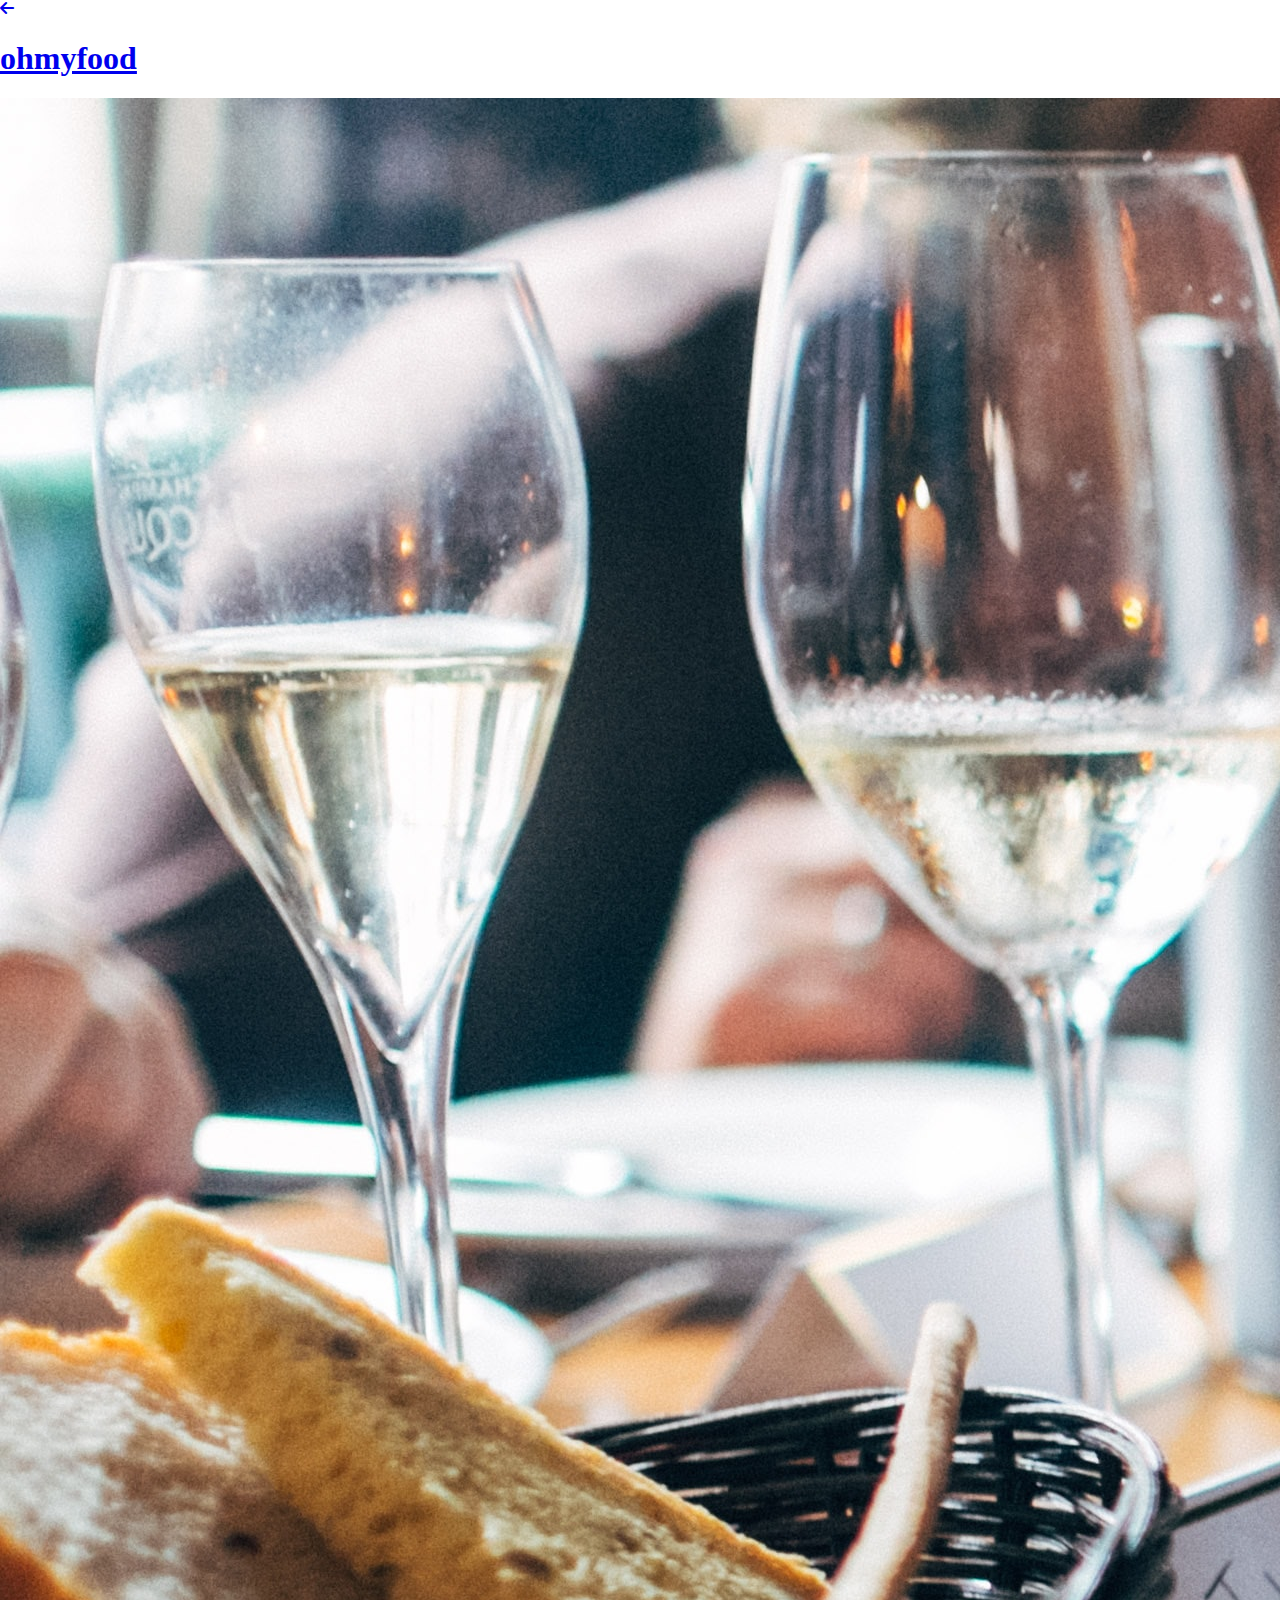
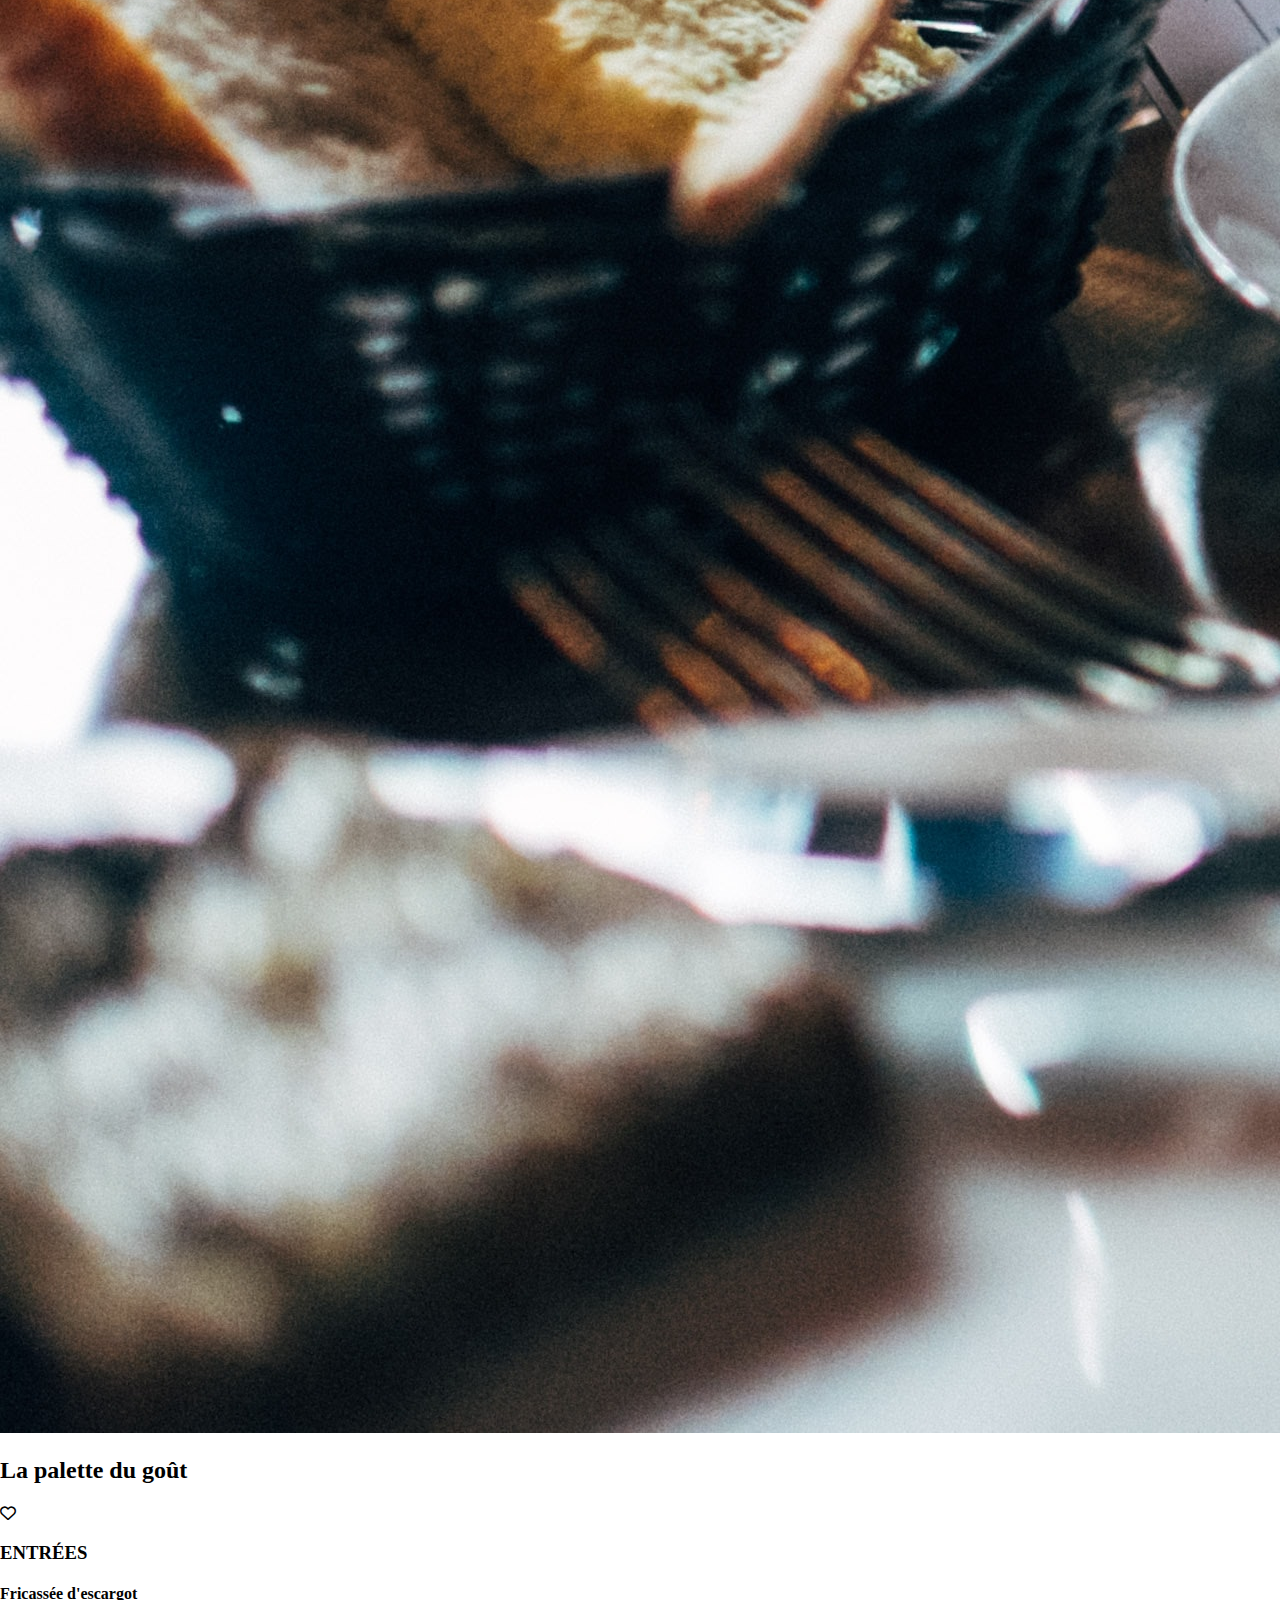
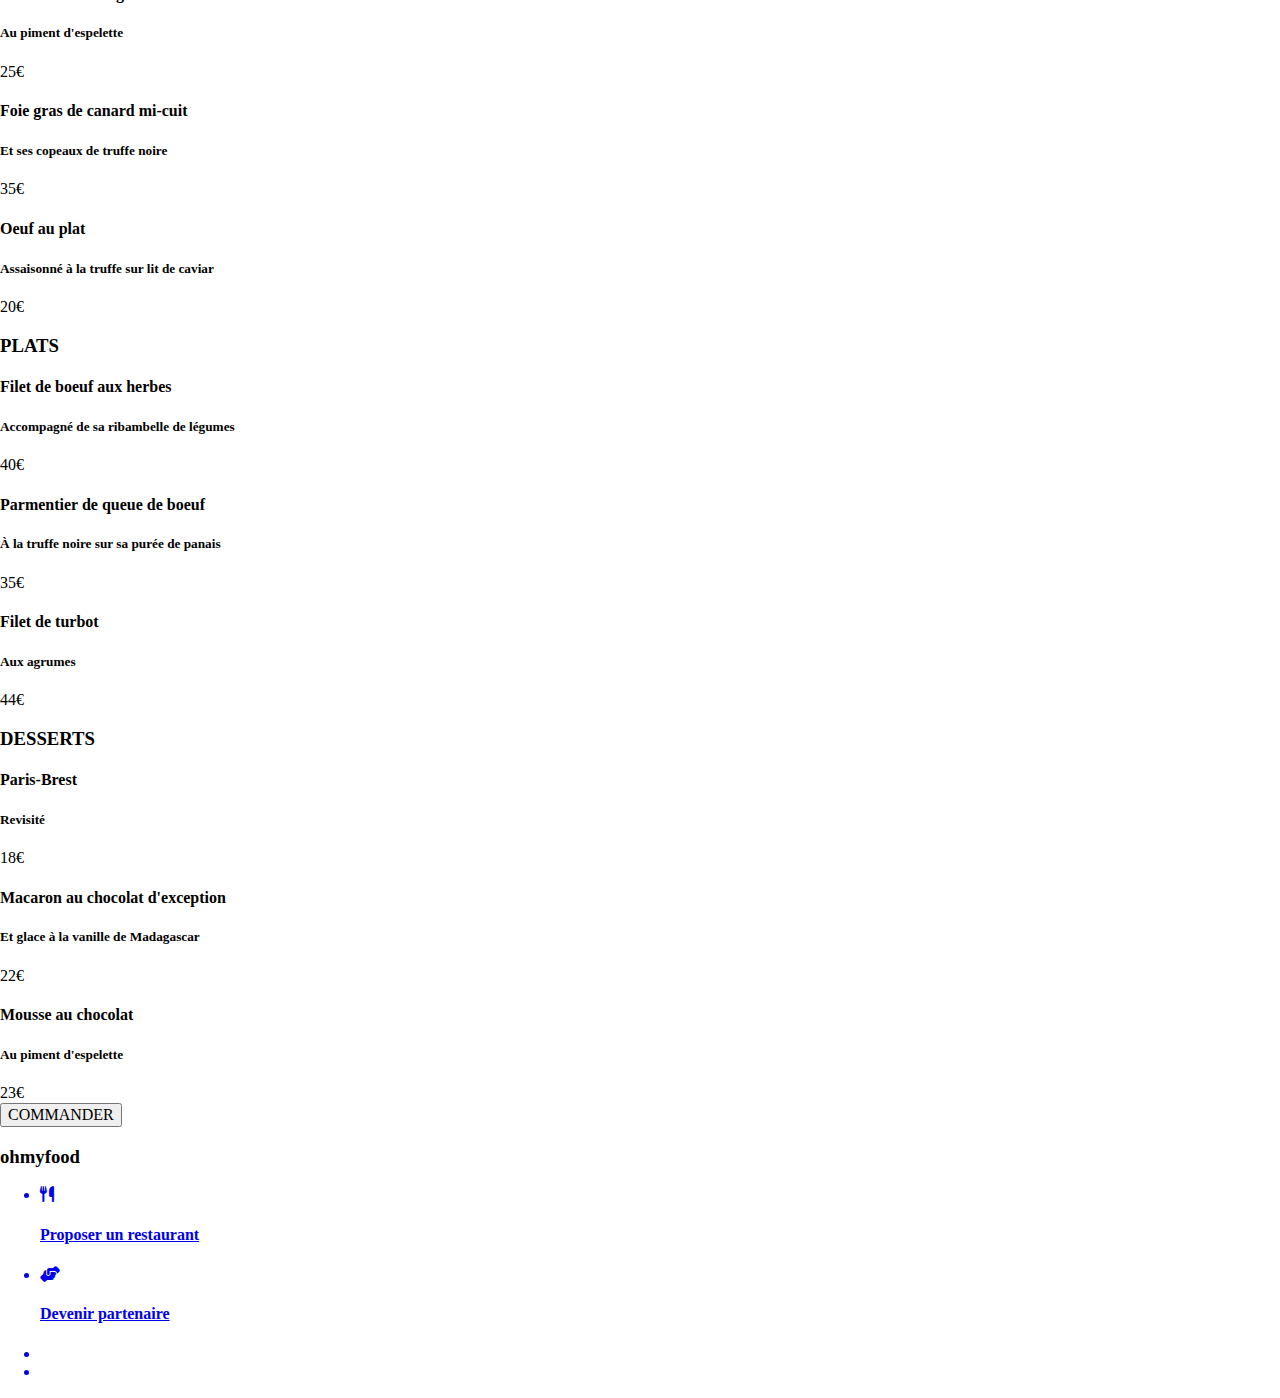
==== restaurant_1.html @ 29f78dd5 "add pictures +  first html versions" ====
<!DOCTYPE html>
<html lang="fr">
  <head>
    <meta charset="utf-8" />
    <meta name="viewport" content="width=device-width, initial-scale=1" />
    <link
      rel="stylesheet"
      href="https://cdnjs.cloudflare.com/ajax/libs/font-awesome/6.1.1/css/all.min.css"
    />
    <link rel="stylesheet" href="normalize.css" />
    <link rel="preconnect" href="https://fonts.googleapis.com" />
    <link rel="preconnect" href="https://fonts.gstatic.com" crossorigin />
    <link rel="preconnect" href="https://fonts.googleapis.com" />
    <link rel="preconnect" href="https://fonts.gstatic.com" crossorigin />
    <link
      href="https://fonts.googleapis.com/css2?family=Roboto:ital,wght@0,100;0,300;0,400;0,500;0,700;0,900;1,100;1,300;1,400;1,500;1,700&family=Shrikhand&display=swap"
      rel="stylesheet"
    />
    <title>Oh My Food - La palette du goût</title>
  </head>
  <header>
    <!--Flèche de retour-->
    <a class="go-back" href="index.html">
      <i class="fa-solid fa-arrow-left"></i>
    </a>
    <!--Logo-->
    <a class="logo" href="index.html">
      <h1>ohmyfood</h1>
    </a>
  </header>
  <main class="restaurant-main">
    <!--Photo restaurant-->
    <div class="restaurant-picture">
      <img
        src="images/restaurants/jay-wennington-N_Y88TWmGwA-unsplash.jpg"
        alt=""
      />
    </div>
    <!--Menu restaurant-->
    <section class="restaurant-menu">
      <div class="restaurant-name">
        <div class="restaurant-name-t"><h2>La palette du goût</h2></div>
        <div class="restaurant-name-h"><i class="fa-regular fa-heart"></i></div>
      </div>
        <!--Bloc ENTRÉES-->
      <div class="category-container">
        <div class="menu-category"><h3>ENTRÉES</h3></div>
        <div class="meal-container">
            <h4 class="meal-name">Fricassée d'escargot</h4>
            <div class="meal-d-and-p">
            <h5 class="meal-description">Au piment d'espelette</h5>
            <span class="meal-price">25€</span>
            </div>
        </div>
        <div class="meal-container">
            <h4 class="meal-name">Foie gras de canard mi-cuit</h4>
            <div class="meal-d-and-p">
            <h5 class="meal-description">Et ses copeaux de truffe noire</h5>
            <span class="meal-price">35€</span>
            </div>
        </div>    
        <div class="meal-container">
            <h4 class="meal-name">Oeuf au plat</h4>
            <div class="meal-d-and-p">
            <h5 class="meal-description">Assaisonné à la truffe sur lit de caviar</h5>
            <span class="meal-price">20€</span>
            </div>
        </div>
        <!--Bloc PLATS-->        
        <div class="category-container">
            <div class="menu-category"><h3>PLATS</h3></div>
            <div class="meal-container">
                <h4 class="meal-name">Filet de boeuf aux herbes</h4>
                <div class="meal-d-and-p">
                <h5 class="meal-description">Accompagné de sa ribambelle de légumes</h5>
                <span class="meal-price">40€</span>
                </div>
            </div>  
            <div class="meal-container">
                <h4 class="meal-name">Parmentier de queue de boeuf</h4>
                <div class="meal-d-and-p">
                <h5 class="meal-description">À la truffe noire sur sa purée de panais</h5>
                <span class="meal-price">35€</span>
                </div>
            </div>  
            <div class="meal-container">
                <h4 class="meal-name">Filet de turbot</h4>
                <div class="meal-d-and-p">
                <h5 class="meal-description">Aux agrumes</h5>
                <span class="meal-price">44€</span>
                </div>
            </div>  
        </div>
        <!--Bloc DESSERTS-->
        <div class="category-container">
            <div class="menu-category"><h3>DESSERTS</h3></div>
            <div class="meal-container">
                <h4 class="meal-name">Paris-Brest</h4>
                <div class="meal-d-and-p">
                <h5 class="meal-description">Revisité</h5>
                <span class="meal-price">18€</span>
                </div>
            </div>  
            <div class="meal-container">
                <h4 class="meal-name">Macaron au chocolat d'exception</h4>
                <div class="meal-d-and-p">
                <h5 class="meal-description">Et glace à la vanille de Madagascar</h5>
                <span class="meal-price">22€</span>
                </div>
            </div>  
            <div class="meal-container">
                <h4 class="meal-name">Mousse au chocolat</h4>
                <div class="meal-d-and-p">
                <h5 class="meal-description">Au piment d'espelette</h5>
                <span class="meal-price">23€</span>
                </div>
            </div>  
        </div>
        <!--Bouton Commander-->
        <input type="button" value="COMMANDER"/>
    </section>
  </main>

  <!--Footer-->
  <footer>
    <h3>ohmyfood</h3>
    <ul>
      <a href="index.html"
        ><li>
          <i class="fa-solid fa-utensils"></i>
          <h4>Proposer un restaurant</h4>
        </li></a
      >
      <a href="index.html"
        ><li>
          <i class="fa-solid fa-handshake-angle"></i>
          <h4>Devenir partenaire</h4>
        </li></a
      >
      <a href="#"><li></li></a>
      <a href="mailto:bouthorsv@gmail.com"><li></li></a>
    </ul>
  </footer>
</html>
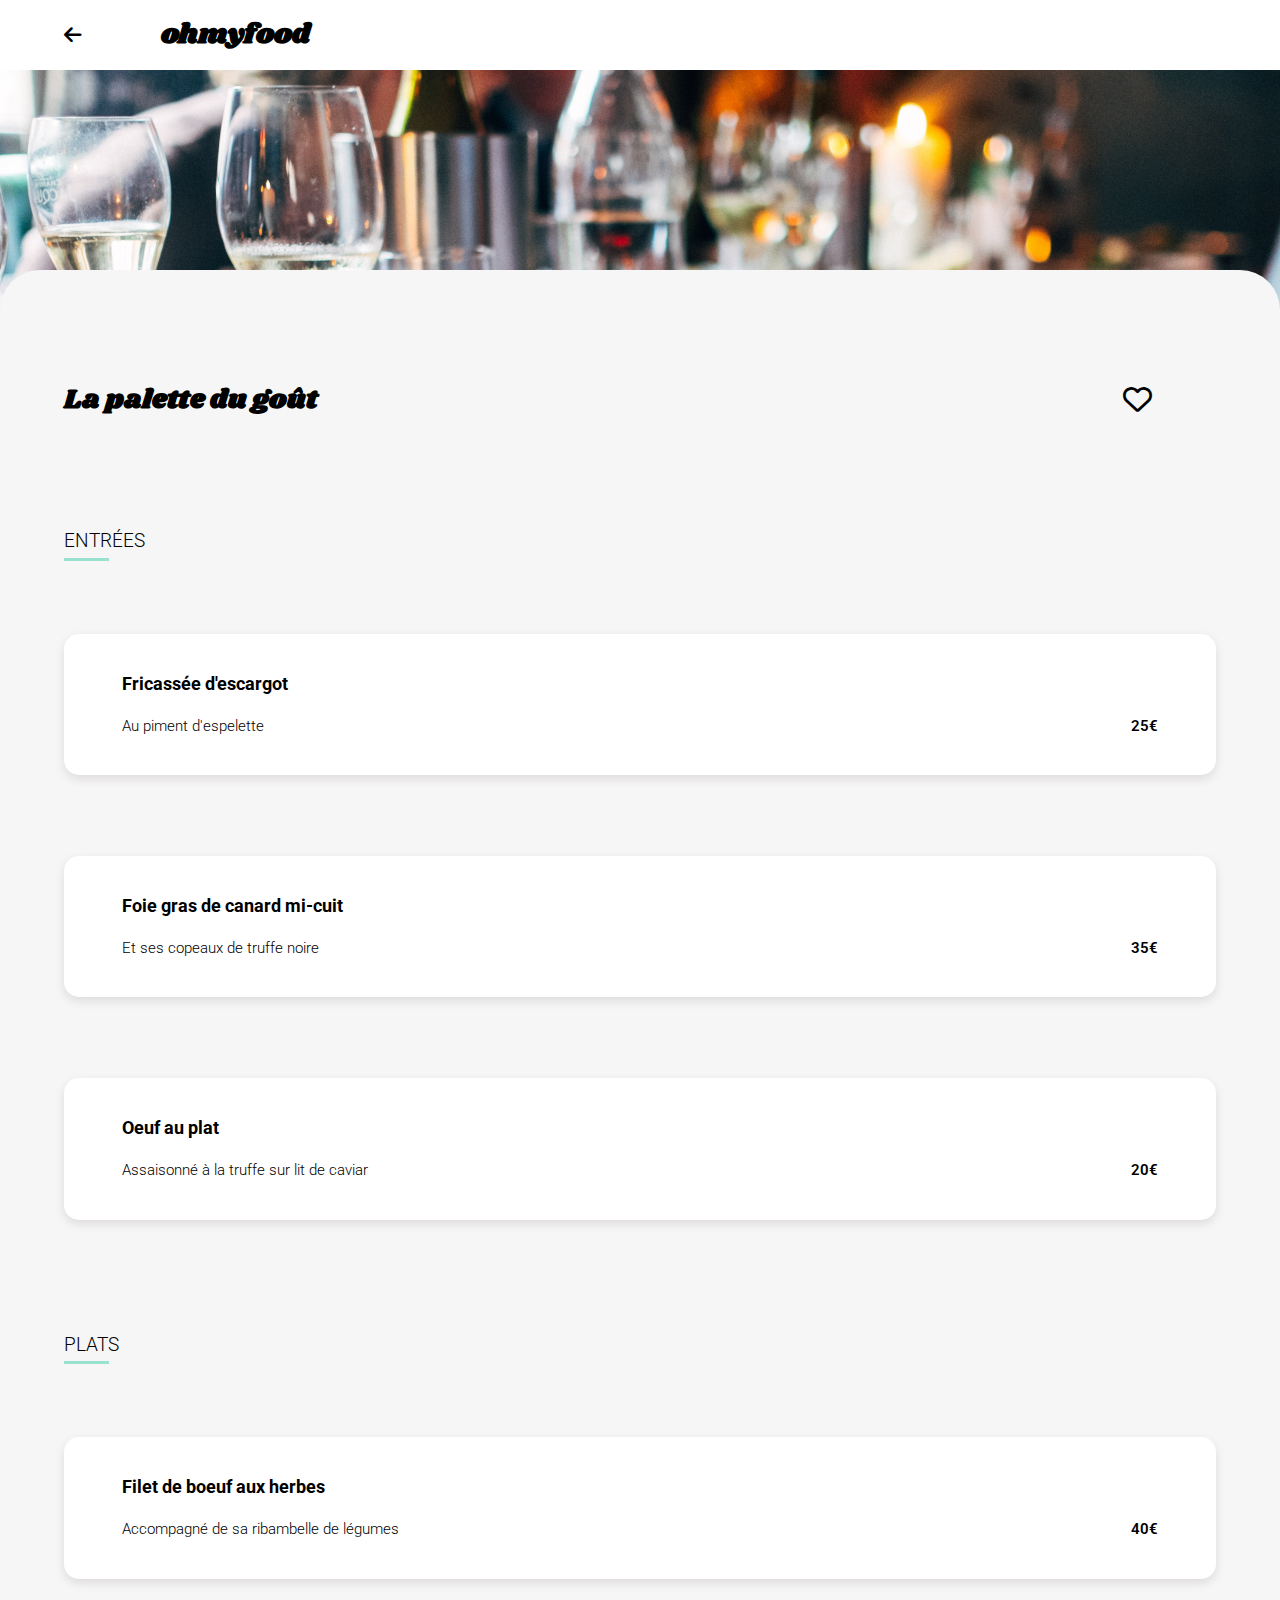
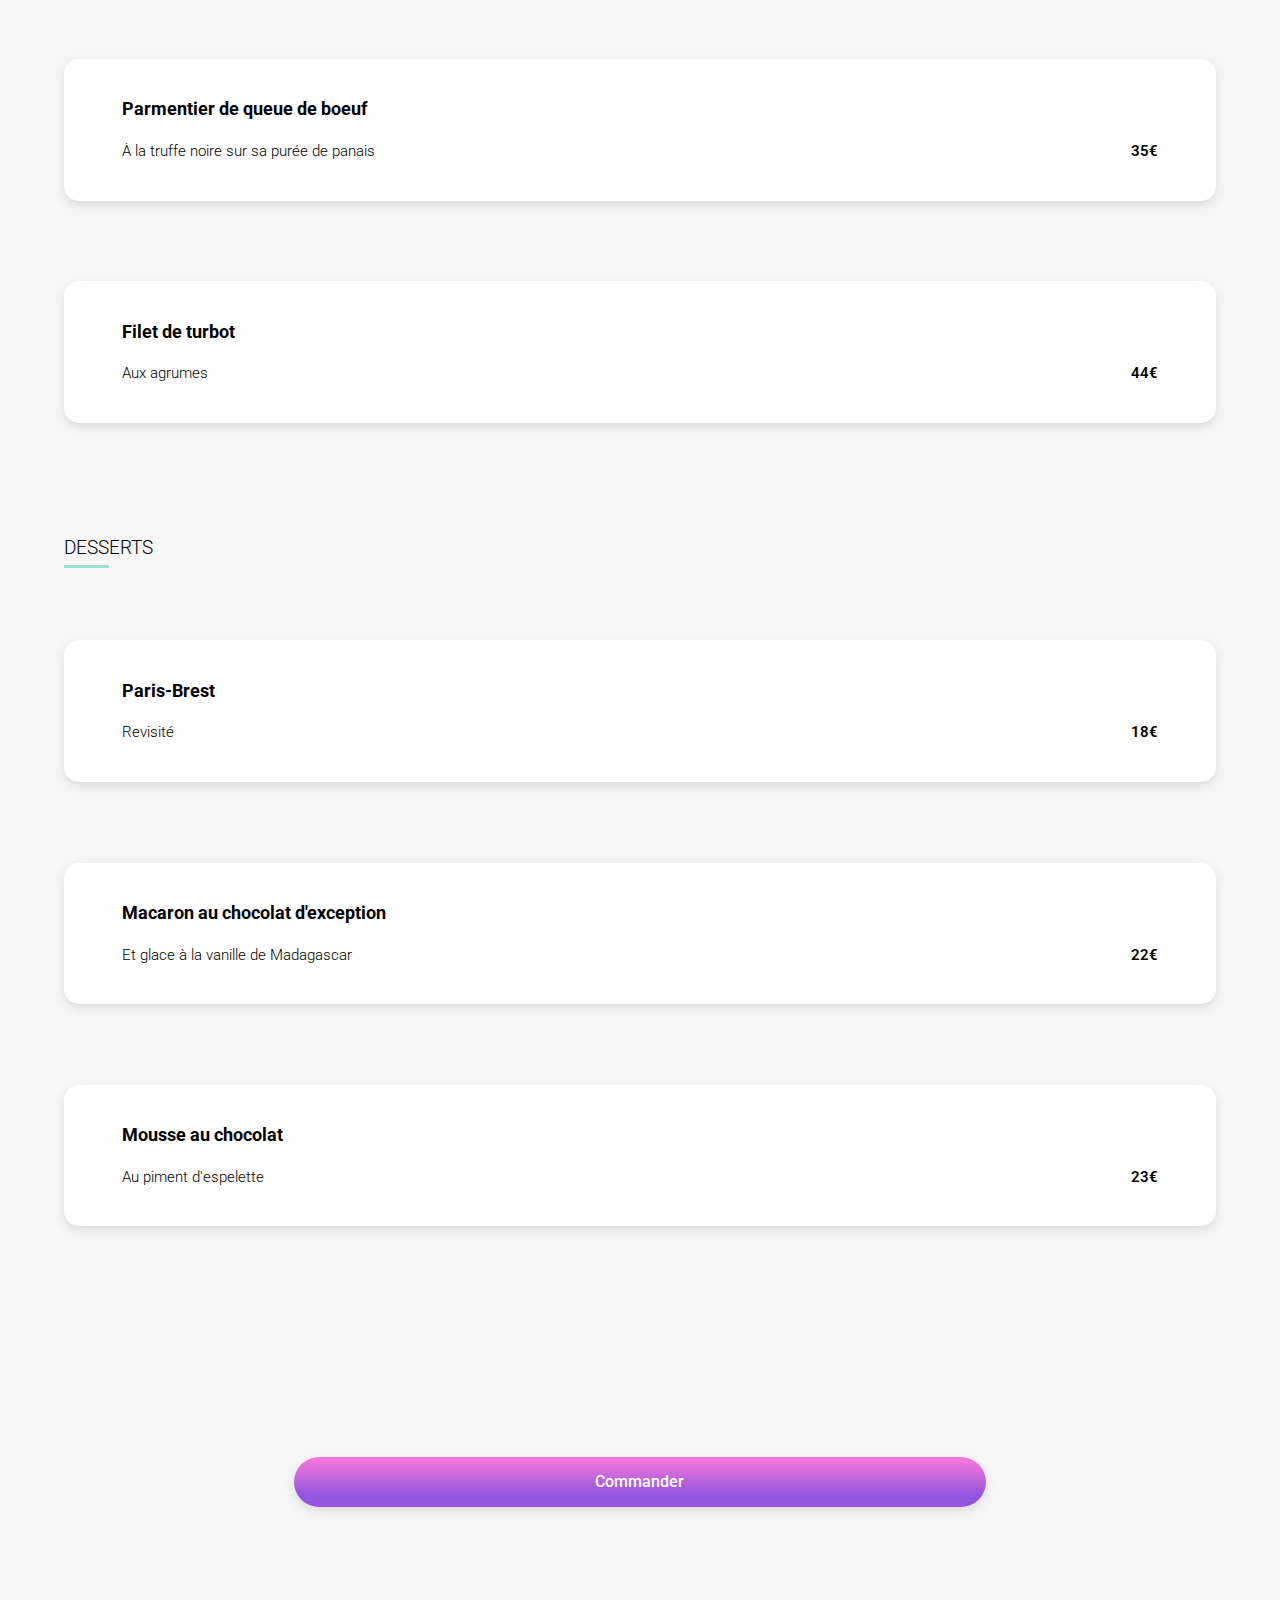
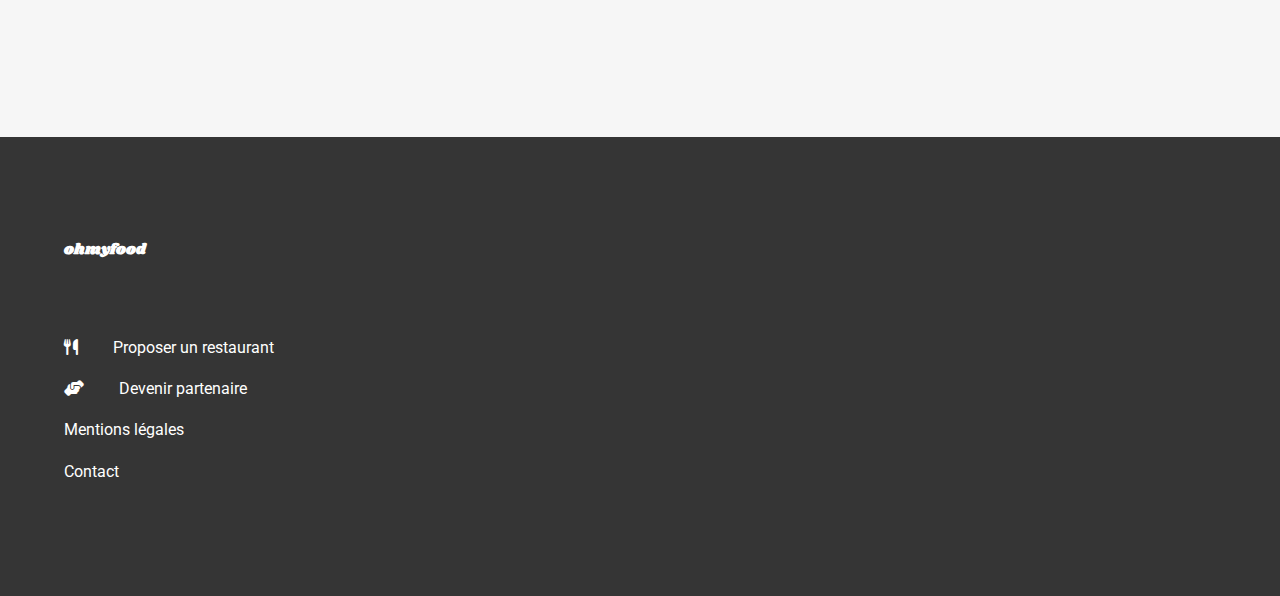
==== commit 5229cdd3: "Html pages and scss file update no animations yet" ====
--- a/restaurant_1.html
+++ b/restaurant_1.html
@@ -8,6 +8,7 @@
       href="https://cdnjs.cloudflare.com/ajax/libs/font-awesome/6.1.1/css/all.min.css"
     />
     <link rel="stylesheet" href="normalize.css" />
+    <link rel="stylesheet" href="stylesheets/style.css">
     <link rel="preconnect" href="https://fonts.googleapis.com" />
     <link rel="preconnect" href="https://fonts.gstatic.com" crossorigin />
     <link rel="preconnect" href="https://fonts.googleapis.com" />
@@ -19,126 +20,124 @@
     <title>Oh My Food - La palette du goût</title>
   </head>
   <header>
-    <!--Flèche de retour-->
-    <a class="go-back" href="index.html">
-      <i class="fa-solid fa-arrow-left"></i>
-    </a>
-    <!--Logo-->
-    <a class="logo" href="index.html">
-      <h1>ohmyfood</h1>
-    </a>
+    <!--Flèche de retour + Logo-->
+    <div class="header-content">
+      <a class="go-back" href="index.html">
+        <i class="fa-solid fa-arrow-left"></i>
+      </a>
+      <a class="logo" href="index.html">
+        <h1>ohmyfood</h1>
+      </a>
+    </div>
   </header>
   <main class="restaurant-main">
     <!--Photo restaurant-->
-    <div class="restaurant-picture">
+    <div class="restaurant-picture-top">
       <img
         src="images/restaurants/jay-wennington-N_Y88TWmGwA-unsplash.jpg"
         alt=""
       />
     </div>
     <!--Menu restaurant-->
-    <section class="restaurant-menu">
-      <div class="restaurant-name">
-        <div class="restaurant-name-t"><h2>La palette du goût</h2></div>
-        <div class="restaurant-name-h"><i class="fa-regular fa-heart"></i></div>
-      </div>
-        <!--Bloc ENTRÉES-->
-      <div class="category-container">
-        <div class="menu-category"><h3>ENTRÉES</h3></div>
-        <div class="meal-container">
-            <h4 class="meal-name">Fricassée d'escargot</h4>
-            <div class="meal-d-and-p">
-            <h5 class="meal-description">Au piment d'espelette</h5>
-            <span class="meal-price">25€</span>
-            </div>
+    <section class="restaurants-section">
+      <div class="restaurant-menu">
+        <div class="restaurant-name">
+          <div><h2>La palette du goût</h2></div>
+          <div class="hearts">
+            <i class="fa-regular fa-heart heart-empty"></i>
+            <i class="fa-solid fa-heart heart-full"></i>
+          </div>
         </div>
-        <div class="meal-container">
-            <h4 class="meal-name">Foie gras de canard mi-cuit</h4>
-            <div class="meal-d-and-p">
-            <h5 class="meal-description">Et ses copeaux de truffe noire</h5>
-            <span class="meal-price">35€</span>
-            </div>
-        </div>    
-        <div class="meal-container">
-            <h4 class="meal-name">Oeuf au plat</h4>
-            <div class="meal-d-and-p">
-            <h5 class="meal-description">Assaisonné à la truffe sur lit de caviar</h5>
-            <span class="meal-price">20€</span>
-            </div>
-        </div>
-        <!--Bloc PLATS-->        
+          <!--Bloc ENTRÉES-->
         <div class="category-container">
-            <div class="menu-category"><h3>PLATS</h3></div>
-            <div class="meal-container">
-                <h4 class="meal-name">Filet de boeuf aux herbes</h4>
-                <div class="meal-d-and-p">
-                <h5 class="meal-description">Accompagné de sa ribambelle de légumes</h5>
-                <span class="meal-price">40€</span>
-                </div>
-            </div>  
-            <div class="meal-container">
-                <h4 class="meal-name">Parmentier de queue de boeuf</h4>
-                <div class="meal-d-and-p">
-                <h5 class="meal-description">À la truffe noire sur sa purée de panais</h5>
-                <span class="meal-price">35€</span>
-                </div>
-            </div>  
-            <div class="meal-container">
-                <h4 class="meal-name">Filet de turbot</h4>
-                <div class="meal-d-and-p">
-                <h5 class="meal-description">Aux agrumes</h5>
-                <span class="meal-price">44€</span>
-                </div>
-            </div>  
-        </div>
-        <!--Bloc DESSERTS-->
-        <div class="category-container">
-            <div class="menu-category"><h3>DESSERTS</h3></div>
-            <div class="meal-container">
-                <h4 class="meal-name">Paris-Brest</h4>
-                <div class="meal-d-and-p">
-                <h5 class="meal-description">Revisité</h5>
-                <span class="meal-price">18€</span>
-                </div>
-            </div>  
-            <div class="meal-container">
-                <h4 class="meal-name">Macaron au chocolat d'exception</h4>
-                <div class="meal-d-and-p">
-                <h5 class="meal-description">Et glace à la vanille de Madagascar</h5>
-                <span class="meal-price">22€</span>
-                </div>
-            </div>  
-            <div class="meal-container">
-                <h4 class="meal-name">Mousse au chocolat</h4>
-                <div class="meal-d-and-p">
-                <h5 class="meal-description">Au piment d'espelette</h5>
-                <span class="meal-price">23€</span>
-                </div>
-            </div>  
-        </div>
-        <!--Bouton Commander-->
-        <input type="button" value="COMMANDER"/>
+          <div class="menu-category"><h3>ENTRÉES</h3></div>
+          <div class="meal-container">
+              <h4 class="meal-name">Fricassée d'escargot</h4>
+              <div class="meal-d-and-p">
+              <h5 class="meal-description">Au piment d'espelette</h5>
+              <span class="meal-price">25€</span>
+              </div>
+          </div>
+          <div class="meal-container">
+              <h4 class="meal-name">Foie gras de canard mi-cuit</h4>
+              <div class="meal-d-and-p">
+              <h5 class="meal-description">Et ses copeaux de truffe noire</h5>
+              <span class="meal-price">35€</span>
+              </div>
+          </div>    
+          <div class="meal-container">
+              <h4 class="meal-name">Oeuf au plat</h4>
+              <div class="meal-d-and-p">
+              <h5 class="meal-description">Assaisonné à la truffe sur lit de caviar</h5>
+              <span class="meal-price">20€</span>
+              </div>
+          </div>
+          <!--Bloc PLATS-->        
+          <div class="category-container">
+              <div class="menu-category"><h3>PLATS</h3></div>
+              <div class="meal-container">
+                  <h4 class="meal-name">Filet de boeuf aux herbes</h4>
+                  <div class="meal-d-and-p">
+                  <h5 class="meal-description">Accompagné de sa ribambelle de légumes</h5>
+                  <span class="meal-price">40€</span>
+                  </div>
+              </div>  
+              <div class="meal-container">
+                  <h4 class="meal-name">Parmentier de queue de boeuf</h4>
+                  <div class="meal-d-and-p">
+                  <h5 class="meal-description">À la truffe noire sur sa purée de panais</h5>
+                  <span class="meal-price">35€</span>
+                  </div>
+              </div>  
+              <div class="meal-container">
+                  <h4 class="meal-name">Filet de turbot</h4>
+                  <div class="meal-d-and-p">
+                  <h5 class="meal-description">Aux agrumes</h5>
+                  <span class="meal-price">44€</span>
+                  </div>
+              </div>  
+          </div>
+          <!--Bloc DESSERTS-->
+          <div class="category-container">
+              <div class="menu-category"><h3>DESSERTS</h3></div>
+              <div class="meal-container">
+                  <h4 class="meal-name">Paris-Brest</h4>
+                  <div class="meal-d-and-p">
+                  <h5 class="meal-description">Revisité</h5>
+                  <span class="meal-price">18€</span>
+                  </div>
+              </div>  
+              <div class="meal-container">
+                  <h4 class="meal-name">Macaron au chocolat d'exception</h4>
+                  <div class="meal-d-and-p">
+                  <h5 class="meal-description">Et glace à la vanille de Madagascar</h5>
+                  <span class="meal-price">22€</span>
+                  </div>
+              </div>  
+              <div class="meal-container">
+                  <h4 class="meal-name">Mousse au chocolat</h4>
+                  <div class="meal-d-and-p">
+                  <h5 class="meal-description">Au piment d'espelette</h5>
+                  <span class="meal-price">23€</span>
+                  </div>
+              </div>  
+          </div>
+          <!--Bouton Commander-->
+          <input type="button" value="Commander"/>
+    </div>    
     </section>
   </main>
 
   <!--Footer-->
   <footer>
-    <h3>ohmyfood</h3>
-    <ul>
-      <a href="index.html"
-        ><li>
-          <i class="fa-solid fa-utensils"></i>
-          <h4>Proposer un restaurant</h4>
-        </li></a
-      >
-      <a href="index.html"
-        ><li>
-          <i class="fa-solid fa-handshake-angle"></i>
-          <h4>Devenir partenaire</h4>
-        </li></a
-      >
-      <a href="#"><li></li></a>
-      <a href="mailto:bouthorsv@gmail.com"><li></li></a>
-    </ul>
+    <div class="footer-content">
+      <h3>ohmyfood</h3>
+      <ul>
+        <a href="index.html"><li><i class="fa-solid fa-utensils"></i>Proposer un restaurant</li></a>
+        <a href="index.html"><li><i class="fa-solid fa-handshake-angle"></i>Devenir partenaire</li></a>
+        <a href="#"><li>Mentions légales</li></a>
+        <a href="mailto:bouthorsv@gmail.com"><li>Contact</li></a>
+      </ul>
+    </div>
   </footer>
 </html>
--- a/stylesheets/style.css
+++ b/stylesheets/style.css
@@ -0,0 +1,401 @@
+@charset "UTF-8";
+/* Parametres base et typo */
+html {
+  font-family: "Roboto", sans-serif;
+  font-size: 16px; }
+
+* {
+  margin: 0;
+  padding: 0; }
+
+body {
+  margin: 0;
+  box-sizing: border-box;
+  width: 100%; }
+
+main {
+  display: flex;
+  flex-direction: column;
+  width: 100%;
+  margin: 0 auto; }
+
+.restaurant-menu h2 {
+  font-family: "Shrikhand", sans-serif;
+  font-size: 18px;
+  font-color: #ffff; }
+
+footer h3 {
+  font-family: "Shrikhand", sans-serif;
+  font-size: 15px; }
+
+input {
+  background: #ff79da;
+  background: -webkit-linear-gradient(#ff79da 0%, #9356dc 75%);
+  box-shadow: 0 4px 10px #dedbdb;
+  width: 60%;
+  height: 50px;
+  margin: 0 auto;
+  color: #ffff;
+  font-weight: 500;
+  border-radius: 40px;
+  border: none; }
+  input:hover {
+    opacity: 0.8;
+    box-shadow: 0 4px 10px #9b9999; }
+
+/*Header, commun à toutes les pages*/
+header {
+  background-color: #ffff;
+  height: 70px;
+  z-index: 2000;
+  position: fixed;
+  width: 100%;
+  top: 0; }
+  header .home-header {
+    box-shadow: 2px 2px 4px #c9c9c9; }
+
+.header-content {
+  display: flex;
+  justify-content: left;
+  width: 90%;
+  margin: 0 auto; }
+  .header-content i {
+    line-height: 70px;
+    font-size: 20px;
+    left: 0;
+    color: #000; }
+  .header-content a {
+    text-decoration: none; }
+  .header-content h1 {
+    line-height: 70px;
+    top: 0;
+    width: 210px;
+    margin: 0 auto 0 23%;
+    text-align: center;
+    text-decoration: none;
+    font-family: "Shrikhand", sans-serif;
+    font-size: 28px;
+    color: #000; }
+  .header-content .no-show {
+    color: #ffff; }
+
+/* Page d'accueil*/
+.top-page .location {
+  height: 50px;
+  background-color: #eaeaea;
+  margin-top: 70px; }
+  .top-page .location h3 {
+    width: 35%;
+    margin: 0 auto;
+    line-height: 50px;
+    display: flex;
+    justify-content: space-between;
+    font-size: 15px;
+    font-weight: 500; }
+    .top-page .location h3 i {
+      line-height: 50px; }
+.top-page .intro {
+  background-color: #f6f6f6;
+  height: 300px; }
+  .top-page .intro .intro-texts {
+    height: 65%;
+    display: flex;
+    flex-wrap: wrap;
+    flex-direction: column;
+    justify-content: space-between;
+    text-align: center;
+    padding-top: 13%; }
+    .top-page .intro .intro-texts h2 {
+      width: 75%;
+      margin: 0 auto; }
+    .top-page .intro .intro-texts h3 {
+      width: 85%;
+      font-weight: 300;
+      color: #545454;
+      margin: 0 auto;
+      font-size: 17px; }
+
+.how-to-box {
+  height: 500px; }
+
+.how-to {
+  width: 90%;
+  margin: 0 auto;
+  padding-top: 22%;
+  height: 65%;
+  display: flex;
+  flex-direction: column;
+  justify-content: space-between; }
+
+.how-to-block {
+  width: 95%;
+  margin: 0 0 0 3%;
+  height: 70px;
+  background-color: #f6f6f6;
+  border-radius: 20px;
+  box-shadow: 0 4px 10px #dedbdb;
+  line-height: 70px; }
+  .how-to-block i {
+    width: 40px;
+    line-height: 70px;
+    color: #707070;
+    font-size: 19px;
+    text-align: center; }
+  .how-to-block:hover {
+    background-color: #f5ecff; }
+    .how-to-block:hover i {
+      color: #9356dc; }
+
+.block-content {
+  display: flex;
+  justify-content: space-between;
+  width: 90%;
+  margin: 0 auto;
+  margin-left: -18px;
+  height: 70px; }
+
+.block-digit {
+  background-color: #9356dc;
+  border-radius: 50%;
+  width: 25px;
+  height: 25px;
+  color: #ffff;
+  align-items: center;
+  justify-content: center;
+  display: flex;
+  font-size: 14px;
+  margin: auto; }
+
+.block-text {
+  width: 210px;
+  font-weight: 500; }
+
+#restaurants-list {
+  background-color: #f6f6f6;
+  height: 1200px; }
+  #restaurants-list .restaurants-title {
+    width: 90%;
+    margin: 10% auto 5% auto; }
+
+.food-cards {
+  width: 90%;
+  margin: 0 auto;
+  display: flex;
+  flex-direction: column;
+  justify-content: space-between;
+  height: 88%; }
+
+/*
+&:hover {
+  font-weight: 900;
+  background-size: 100%;
+  transition: 3000ms;
+  color: #9356dc;
+  background: -webkit-linear-gradient(#9356dc, #ff79da);
+  -webkit-background-clip: text;
+  -webkit-text-fill-color: transparent;
+}
+*/
+.restaurant-card {
+  height: 23%; }
+  .restaurant-card .restaurant-picture {
+    height: 70%; }
+    .restaurant-card .restaurant-picture img {
+      height: 100%;
+      width: 100%;
+      border-radius: 15px 15px 0 0;
+      object-fit: cover; }
+  .restaurant-card .restaurant-info {
+    height: 30%;
+    background-color: #ffff;
+    border-radius: 0 0 15px 15px; }
+    .restaurant-card .restaurant-info .info-content {
+      display: flex;
+      justify-content: space-between;
+      width: 90%;
+      margin: auto; }
+      .restaurant-card .restaurant-info .info-content i {
+        line-height: 80px;
+        font-size: 22px; }
+      .restaurant-card .restaurant-info .info-content .info-text {
+        display: flex;
+        flex-direction: column;
+        height: 60%;
+        margin: 5% 0; }
+        .restaurant-card .restaurant-info .info-content .info-text h3 {
+          font-size: 18px; }
+        .restaurant-card .restaurant-info .info-content .info-text h4 {
+          font-size: 18px;
+          font-weight: 300; }
+
+.hearts {
+  font-size: 29px;
+  line-height: 80px;
+  transition: all 5s; }
+  .hearts .heart-empty {
+    position: absolute;
+    right: 10%; }
+  .hearts .heart-full {
+    position: absolute;
+    right: 10%;
+    height: 0;
+    color: transparent;
+    /*background: -webkit-linear-gradient(#9356dc, #ff79da);
+    -webkit-background-clip: text;
+    -webkit-text-fill-color: transparent;*/ }
+  .hearts:hover .heart-empty {
+    height: 0; }
+  .hearts:hover .heart-full {
+    height: 100%;
+    color: #9356dc; }
+
+.dot-container {
+  display: flex;
+  flew-direction: row; }
+
+.dot {
+  display: inline-block;
+  width: 50px;
+  height: 50px;
+  background-color: gray;
+  border-radius: 100%;
+  margin-right: 10px; }
+
+#check:checked ~ .dot.chk {
+  background-color: blue; }
+
+#check:checked ~ .dot.chk:nth-child(2) {
+  transition: all 500ms ease-in 300ms; }
+
+#check:checked ~ .dot.chk:nth-child(3) {
+  transition: all 500ms ease-in 500ms; }
+
+#check:checked ~ .dot.chk:nth-child(4) {
+  transition: all 500ms ease-in 700ms; }
+
+#check:checked ~ .dot.chk:nth-child(5) {
+  transition: all 500ms ease-in 900ms; }
+
+#check:checked ~ .dot.chk:nth-child(6) {
+  transition: all 500ms ease-in 1100ms; }
+
+#check:checked ~ .dot.chk:nth-child(7) {
+  transition: all 500ms ease-in 1300ms; }
+
+#check:checked ~ .dot.chk:nth-child(8) {
+  transition: all 500ms ease-in 1500ms; }
+
+#check:checked ~ .dot.chk:nth-child(9) {
+  transition: all 500ms ease-in 1700ms; }
+
+#check:checked ~ .dot.chk:nth-child(10) {
+  transition: all 500ms ease-in 1900ms; }
+
+#check:checked ~ .dot.chk:nth-child(11) {
+  transition: all 500ms ease-in 2100ms; }
+
+/*Pages Restaurant*/
+/*Haut de page*/
+.restaurant-picture-top {
+  margin-top: 70px;
+  height: 250px; }
+  .restaurant-picture-top img {
+    width: 100%; }
+
+/*Bloc Menu*/
+.restaurants-section {
+  background-color: #f6f6f6;
+  border-radius: 40px 40px 0 0;
+  margin-top: -50px;
+  height: fit-content;
+  display: flex;
+  flex-direction: column;
+  justify-content: space-between; }
+  .restaurants-section input {
+    margin: 20%; }
+
+.restaurant-menu {
+  height: fit-content;
+  width: 90%;
+  margin: 0 auto; }
+  .restaurant-menu .restaurant-name {
+    margin-top: 10%;
+    display: flex;
+    justify-content: space-between;
+    width: 100%; }
+    .restaurant-menu .restaurant-name h2 {
+      font-size: 27px; }
+
+/*Catégories du Menu*/
+.category-container {
+  margin-top: 10%;
+  height: fit-content; }
+  .category-container .menu-category {
+    width: 120px; }
+    .category-container .menu-category h3 {
+      font-weight: 300; }
+  .category-container .menu-category::after {
+    content: "";
+    display: block;
+    position: absolute;
+    padding-bottom: 5px;
+    width: 45px;
+    border-bottom: 3px solid #99e2d0; }
+
+.meal-container {
+  margin-top: 7%;
+  background-color: #ffff;
+  height: fit-content;
+  border-radius: 15px;
+  box-shadow: 0 4px 10px #dedbdb; }
+  .meal-container h4 {
+    font-size: 18px;
+    width: 80%;
+    margin: 0 5%;
+    flex-wrap: wrap;
+    padding: 3.5% 0 2% 0; }
+  .meal-container .meal-d-and-p {
+    display: flex;
+    width: 90%;
+    margin: 0 auto;
+    justify-content: space-between;
+    padding: 0 0 3.5% 0; }
+    .meal-container .meal-d-and-p h5 {
+      font-weight: 300;
+      font-size: 15px;
+      width: 87%;
+      white-space: nowrap;
+      overflow: hidden;
+      text-overflow: ellipsis; }
+    .meal-container .meal-d-and-p .meal-price {
+      font-size: 15px;
+      font-weight: 600; }
+
+/* Footer, commun à toutes les pages*/
+footer {
+  color: #ffff;
+  background-color: #353535;
+  height: fit-content; }
+  footer .footer-content {
+    width: 90%;
+    display: flex;
+    flex-direction: column;
+    justify-content: space-between;
+    height: 80%;
+    margin: 0 auto; }
+    footer .footer-content h3 {
+      margin: 9% 0 4% 0; }
+    footer .footer-content ul {
+      list-style-type: none;
+      margin-top: 1%;
+      padding-bottom: 8%; }
+      footer .footer-content ul li {
+        margin-top: 2%;
+        margin-bottom: 2%; }
+    footer .footer-content a {
+      text-decoration: none;
+      color: #ffff; }
+      footer .footer-content a i {
+        margin-right: 3%; }
+
+/*# sourceMappingURL=style.css.map */
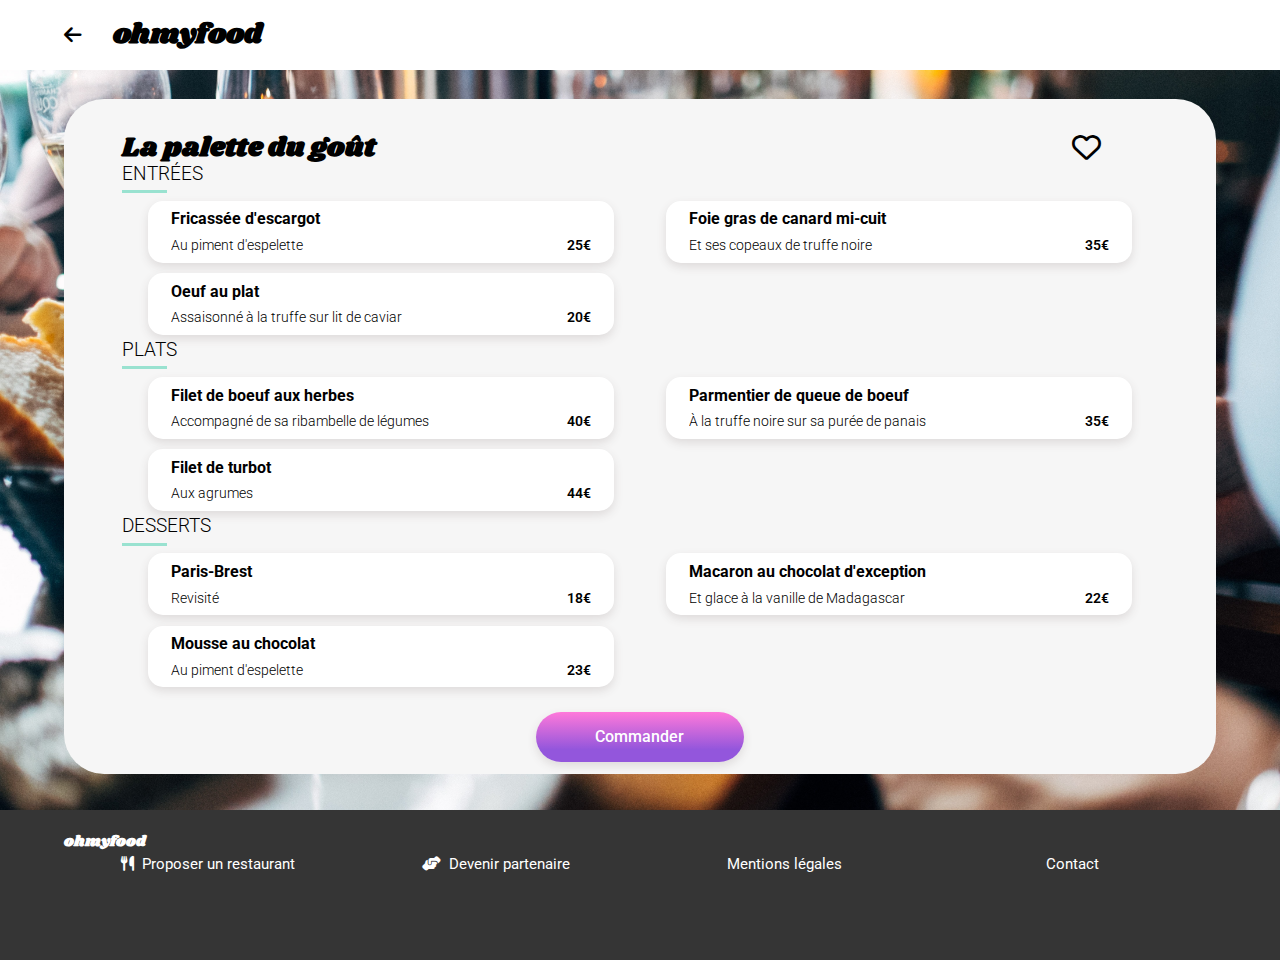
==== commit f8cbff3d: "Added loading-spinner + latest animations" ====
--- a/restaurant_1.html
+++ b/restaurant_1.html
@@ -8,7 +8,7 @@
       href="https://cdnjs.cloudflare.com/ajax/libs/font-awesome/6.1.1/css/all.min.css"
     />
     <link rel="stylesheet" href="normalize.css" />
-    <link rel="stylesheet" href="stylesheets/style.css">
+    <link rel="stylesheet" href="stylesheets/style.css" />
     <link rel="preconnect" href="https://fonts.googleapis.com" />
     <link rel="preconnect" href="https://fonts.gstatic.com" crossorigin />
     <link rel="preconnect" href="https://fonts.googleapis.com" />
@@ -19,125 +19,192 @@
     />
     <title>Oh My Food - La palette du goût</title>
   </head>
-  <header>
-    <!--Flèche de retour + Logo-->
-    <div class="header-content">
-      <a class="go-back" href="index.html">
-        <i class="fa-solid fa-arrow-left"></i>
-      </a>
-      <a class="logo" href="index.html">
-        <h1>ohmyfood</h1>
-      </a>
-    </div>
-  </header>
-  <main class="restaurant-main">
-    <!--Photo restaurant-->
-    <div class="restaurant-picture-top">
-      <img
-        src="images/restaurants/jay-wennington-N_Y88TWmGwA-unsplash.jpg"
-        alt=""
-      />
-    </div>
-    <!--Menu restaurant-->
-    <section class="restaurants-section">
-      <div class="restaurant-menu">
-        <div class="restaurant-name">
-          <div><h2>La palette du goût</h2></div>
-          <div class="hearts">
-            <i class="fa-regular fa-heart heart-empty"></i>
-            <i class="fa-solid fa-heart heart-full"></i>
-          </div>
-        </div>
+
+  <body>
+    <header>
+      <!--Flèche de retour + Logo-->
+      <div class="header-content">
+        <a class="go-back" href="index.html">
+          <i class="fa-solid fa-arrow-left"></i>
+        </a>
+        <a class="logo" href="index.html">
+          <h1>ohmyfood</h1>
+        </a>
+      </div>
+    </header>
+    <main class="restaurant-main">
+      <!--Photo restaurant-->
+      <div class="restaurant-picture-top">
+        <img
+          src="images/restaurants/jay-wennington-N_Y88TWmGwA-unsplash.jpg"
+          alt=""
+        />
+      </div>
+      <!--Menu restaurant-->
+      <section class="restaurants-section">
+        <div class="restaurant-menu">
+          <div class="restaurant-name">
+            <div><h2>La palette du goût</h2></div>
+            <div class="hearts">
+              <i class="fa-regular fa-heart heart-empty"></i>
+              <i class="fa-solid fa-heart heart-full"></i>
+            </div>
+          </div>
           <!--Bloc ENTRÉES-->
-        <div class="category-container">
-          <div class="menu-category"><h3>ENTRÉES</h3></div>
-          <div class="meal-container">
-              <h4 class="meal-name">Fricassée d'escargot</h4>
-              <div class="meal-d-and-p">
-              <h5 class="meal-description">Au piment d'espelette</h5>
-              <span class="meal-price">25€</span>
-              </div>
-          </div>
-          <div class="meal-container">
-              <h4 class="meal-name">Foie gras de canard mi-cuit</h4>
-              <div class="meal-d-and-p">
-              <h5 class="meal-description">Et ses copeaux de truffe noire</h5>
-              <span class="meal-price">35€</span>
-              </div>
-          </div>    
-          <div class="meal-container">
-              <h4 class="meal-name">Oeuf au plat</h4>
-              <div class="meal-d-and-p">
-              <h5 class="meal-description">Assaisonné à la truffe sur lit de caviar</h5>
-              <span class="meal-price">20€</span>
-              </div>
-          </div>
-          <!--Bloc PLATS-->        
-          <div class="category-container">
-              <div class="menu-category"><h3>PLATS</h3></div>
-              <div class="meal-container">
-                  <h4 class="meal-name">Filet de boeuf aux herbes</h4>
-                  <div class="meal-d-and-p">
-                  <h5 class="meal-description">Accompagné de sa ribambelle de légumes</h5>
+          <div class="category-container starters">
+            <div class="menu-category"><h3>ENTRÉES</h3></div>
+            <div class="meal-container">
+              <div class="meal-left">
+                <h4 class="meal-name">Fricassée d'escargot</h4>
+                <div class="meal-d-and-p">
+                  <h5 class="meal-description">Au piment d'espelette</h5>
+                  <span class="meal-price">25€</span>
+                </div>
+              </div>
+              <div class="meal-right">
+                <i class="fa-solid fa-circle-check"></i>
+              </div>
+            </div>
+            <div class="meal-container">
+              <div class="meal-left">
+                <h4 class="meal-name">Foie gras de canard mi-cuit</h4>
+                <div class="meal-d-and-p">
+                  <h5 class="meal-description">
+                    Et ses copeaux de truffe noire
+                  </h5>
+                  <span class="meal-price">35€</span>
+                </div>
+              </div>
+              <div class="meal-right">
+                <i class="fa-solid fa-circle-check"></i>
+              </div>
+            </div>
+            <div class="meal-container">
+              <div class="meal-left">
+                <h4 class="meal-name">Oeuf au plat</h4>
+                <div class="meal-d-and-p">
+                  <h5 class="meal-description">
+                    Assaisonné à la truffe sur lit de caviar
+                  </h5>
+                  <span class="meal-price">20€</span>
+                </div>
+              </div>
+              <div class="meal-right">
+                <i class="fa-solid fa-circle-check"></i>
+              </div>
+            </div>
+          </div>
+          <!--Bloc PLATS-->
+          <div class="category-container main-courses">
+            <div class="menu-category"><h3>PLATS</h3></div>
+            <div class="meal-container">
+              <div class="meal-left">
+                <h4 class="meal-name">Filet de boeuf aux herbes</h4>
+                <div class="meal-d-and-p">
+                  <h5 class="meal-description">
+                    Accompagné de sa ribambelle de légumes
+                  </h5>
                   <span class="meal-price">40€</span>
-                  </div>
-              </div>  
-              <div class="meal-container">
-                  <h4 class="meal-name">Parmentier de queue de boeuf</h4>
-                  <div class="meal-d-and-p">
-                  <h5 class="meal-description">À la truffe noire sur sa purée de panais</h5>
+                </div>
+              </div>
+              <div class="meal-right">
+                <i class="fa-solid fa-circle-check"></i>
+              </div>
+            </div>
+            <div class="meal-container">
+              <div class="meal-left">
+                <h4 class="meal-name">Parmentier de queue de boeuf</h4>
+                <div class="meal-d-and-p">
+                  <h5 class="meal-description">
+                    À la truffe noire sur sa purée de panais
+                  </h5>
                   <span class="meal-price">35€</span>
-                  </div>
-              </div>  
-              <div class="meal-container">
-                  <h4 class="meal-name">Filet de turbot</h4>
-                  <div class="meal-d-and-p">
+                </div>
+              </div>
+              <div class="meal-right">
+                <i class="fa-solid fa-circle-check"></i>
+              </div>
+            </div>
+            <div class="meal-container">
+              <div class="meal-left">
+                <h4 class="meal-name">Filet de turbot</h4>
+                <div class="meal-d-and-p">
                   <h5 class="meal-description">Aux agrumes</h5>
                   <span class="meal-price">44€</span>
-                  </div>
-              </div>  
+                </div>
+              </div>
+              <div class="meal-right">
+                <i class="fa-solid fa-circle-check"></i>
+              </div>
+            </div>
           </div>
           <!--Bloc DESSERTS-->
-          <div class="category-container">
-              <div class="menu-category"><h3>DESSERTS</h3></div>
-              <div class="meal-container">
-                  <h4 class="meal-name">Paris-Brest</h4>
-                  <div class="meal-d-and-p">
+          <div class="category-container desserts">
+            <div class="menu-category"><h3>DESSERTS</h3></div>
+            <div class="meal-container">
+              <div class="meal-left">
+                <h4 class="meal-name">Paris-Brest</h4>
+                <div class="meal-d-and-p">
                   <h5 class="meal-description">Revisité</h5>
                   <span class="meal-price">18€</span>
-                  </div>
-              </div>  
-              <div class="meal-container">
-                  <h4 class="meal-name">Macaron au chocolat d'exception</h4>
-                  <div class="meal-d-and-p">
-                  <h5 class="meal-description">Et glace à la vanille de Madagascar</h5>
+                </div>
+              </div>
+              <div class="meal-right">
+                <i class="fa-solid fa-circle-check"></i>
+              </div>
+            </div>
+            <div class="meal-container">
+              <div class="meal-left">
+                <h4 class="meal-name">Macaron au chocolat d'exception</h4>
+                <div class="meal-d-and-p">
+                  <h5 class="meal-description">
+                    Et glace à la vanille de Madagascar
+                  </h5>
                   <span class="meal-price">22€</span>
-                  </div>
-              </div>  
-              <div class="meal-container">
-                  <h4 class="meal-name">Mousse au chocolat</h4>
-                  <div class="meal-d-and-p">
+                </div>
+              </div>
+              <div class="meal-right">
+                <i class="fa-solid fa-circle-check"></i>
+              </div>
+            </div>
+            <div class="meal-container">
+              <div class="meal-left">
+                <h4 class="meal-name">Mousse au chocolat</h4>
+                <div class="meal-d-and-p">
                   <h5 class="meal-description">Au piment d'espelette</h5>
                   <span class="meal-price">23€</span>
-                  </div>
-              </div>  
+                </div>
+              </div>
+              <div class="meal-right">
+                <i class="fa-solid fa-circle-check"></i>
+              </div>
+            </div>
           </div>
           <!--Bouton Commander-->
-          <input type="button" value="Commander"/>
-    </div>    
-    </section>
-  </main>
+          <input type="button" value="Commander" />
+        </div>
+      </section>
+    </main>
 
-  <!--Footer-->
-  <footer>
-    <div class="footer-content">
-      <h3>ohmyfood</h3>
-      <ul>
-        <a href="index.html"><li><i class="fa-solid fa-utensils"></i>Proposer un restaurant</li></a>
-        <a href="index.html"><li><i class="fa-solid fa-handshake-angle"></i>Devenir partenaire</li></a>
-        <a href="#"><li>Mentions légales</li></a>
-        <a href="mailto:bouthorsv@gmail.com"><li>Contact</li></a>
-      </ul>
-    </div>
-  </footer>
+    <!--Footer-->
+    <footer>
+      <div class="footer-content">
+        <h3>ohmyfood</h3>
+        <ul>
+          <a href="index.html"
+            ><li>
+              <i class="fa-solid fa-utensils"></i>Proposer un restaurant
+            </li></a
+          >
+          <a href="index.html"
+            ><li>
+              <i class="fa-solid fa-handshake-angle"></i>Devenir partenaire
+            </li></a
+          >
+          <a href="#"><li>Mentions légales</li></a>
+          <a href="mailto:bouthorsv@gmail.com"><li>Contact</li></a>
+        </ul>
+      </div>
+    </footer>
+  </body>
 </html>
--- a/stylesheets/style.css
+++ b/stylesheets/style.css
@@ -1,9 +1,5 @@
 @charset "UTF-8";
 /* Parametres base et typo */
-html {
-  font-family: "Roboto", sans-serif;
-  font-size: 16px; }
-
 * {
   margin: 0;
   padding: 0; }
@@ -17,7 +13,9 @@
   display: flex;
   flex-direction: column;
   width: 100%;
-  margin: 0 auto; }
+  margin: 0 auto;
+  font-family: "Roboto", sans-serif;
+  font-size: 16px; }
 
 .restaurant-menu h2 {
   font-family: "Shrikhand", sans-serif;
@@ -43,6 +41,61 @@
     opacity: 0.8;
     box-shadow: 0 4px 10px #9b9999; }
 
+/*Loading Spinner*/
+.loader-container {
+  display: flex;
+  flex-direction: column; }
+
+.loader-text {
+  position: fixed;
+  top: -1%;
+  left: 0;
+  width: 100%;
+  height: 100%;
+  font-size: 15px;
+  font-family: "Shrikhand", sans-serif;
+  color: #9356dc;
+  display: flex;
+  align-items: center;
+  justify-content: center;
+  background: #ffff;
+  transition: opacity 3s, visibility 3s;
+  z-index: 3000; }
+
+.loader {
+  position: fixed;
+  top: 0;
+  left: 0;
+  width: 100%;
+  height: 100%;
+  display: flex;
+  align-items: center;
+  justify-content: center;
+  background: #ffff;
+  transition: opacity 3s, visibility 3s;
+  z-index: 3000; }
+
+.loader--hidden {
+  opacity: 0.7;
+  visibility: hidden; }
+
+.loader::after {
+  content: "";
+  width: 100px;
+  height: 100px;
+  border: 15px solid #dddddd;
+  border-top-color: #99e2d0;
+  border-bottom-color: #ff79da;
+  border-radius: 50%;
+  animation: loading 0.7s infinite ease-out;
+  animation-duration: 3s;
+  text-align: center; }
+
+@keyframes loading {
+  from {
+    transform: rotate(0turn); }
+  to {
+    transform: rotate(4turn); } }
 /*Header, commun à toutes les pages*/
 header {
   background-color: #ffff;
@@ -51,8 +104,9 @@
   position: fixed;
   width: 100%;
   top: 0; }
-  header .home-header {
-    box-shadow: 2px 2px 4px #c9c9c9; }
+
+.home-header {
+  box-shadow: 2px 2px 4px #c9c9c9; }
 
 .header-content {
   display: flex;
@@ -66,18 +120,20 @@
     color: #000; }
   .header-content a {
     text-decoration: none; }
+  .header-content .logo {
+    width: 100%; }
   .header-content h1 {
     line-height: 70px;
     top: 0;
     width: 210px;
-    margin: 0 auto 0 23%;
+    margin: 0 auto;
     text-align: center;
     text-decoration: none;
     font-family: "Shrikhand", sans-serif;
     font-size: 28px;
     color: #000; }
   .header-content .no-show {
-    color: #ffff; }
+    display: none; }
 
 /* Page d'accueil*/
 .top-page .location {
@@ -116,7 +172,7 @@
       font-size: 17px; }
 
 .how-to-box {
-  height: 500px; }
+  height: 550px; }
 
 .how-to {
   width: 90%;
@@ -126,8 +182,14 @@
   display: flex;
   flex-direction: column;
   justify-content: space-between; }
+  .how-to .steps-blocks {
+    display: flex;
+    flex-direction: column;
+    justify-content: space-between;
+    height: 80%; }
 
 .how-to-block {
+  display: flex;
   width: 95%;
   margin: 0 0 0 3%;
   height: 70px;
@@ -148,10 +210,8 @@
 
 .block-content {
   display: flex;
-  justify-content: space-between;
   width: 90%;
   margin: 0 auto;
-  margin-left: -18px;
   height: 70px; }
 
 .block-digit {
@@ -164,7 +224,7 @@
   justify-content: center;
   display: flex;
   font-size: 14px;
-  margin: auto; }
+  margin: 22.5px 0 0 -10px; }
 
 .block-text {
   width: 210px;
@@ -174,8 +234,8 @@
   background-color: #f6f6f6;
   height: 1200px; }
   #restaurants-list .restaurants-title {
-    width: 90%;
-    margin: 10% auto 5% auto; }
+    width: 20%;
+    margin: 10% 0 5% 5%; }
 
 .food-cards {
   width: 90%;
@@ -185,17 +245,6 @@
   justify-content: space-between;
   height: 88%; }
 
-/*
-&:hover {
-  font-weight: 900;
-  background-size: 100%;
-  transition: 3000ms;
-  color: #9356dc;
-  background: -webkit-linear-gradient(#9356dc, #ff79da);
-  -webkit-background-clip: text;
-  -webkit-text-fill-color: transparent;
-}
-*/
 .restaurant-card {
   height: 23%; }
   .restaurant-card .restaurant-picture {
@@ -215,7 +264,7 @@
       width: 90%;
       margin: auto; }
       .restaurant-card .restaurant-info .info-content i {
-        line-height: 80px;
+        margin: 6% 0;
         font-size: 22px; }
       .restaurant-card .restaurant-info .info-content .info-text {
         display: flex;
@@ -228,71 +277,49 @@
           font-size: 18px;
           font-weight: 300; }
 
+.new-restaurant {
+  position: absolute;
+  width: 15%;
+  padding: 1.5%;
+  font-size: 12px;
+  font-weight: 600;
+  right: 10%;
+  margin-top: 5%;
+  text-align: center;
+  background-color: #99e2d0;
+  color: #3b7b6b;
+  animation: blink 1s linear infinite; }
+
+@keyframes blink {
+  0% {
+    opacity: 1; }
+  50% {
+    opacity: 0.9; }
+  100% {
+    opacity: 0.8; } }
 .hearts {
   font-size: 29px;
-  line-height: 80px;
-  transition: all 5s; }
+  line-height: 80px; }
   .hearts .heart-empty {
     position: absolute;
-    right: 10%; }
+    right: 10%;
+    transition: 1s ease-in-out; }
   .hearts .heart-full {
     position: absolute;
+    transition: 1s ease-in;
     right: 10%;
-    height: 0;
+    visibility: hidden;
+    opacity: 0;
     color: transparent;
-    /*background: -webkit-linear-gradient(#9356dc, #ff79da);
+    background: -webkit-linear-gradient(#9356dc, #ff79da);
     -webkit-background-clip: text;
-    -webkit-text-fill-color: transparent;*/ }
+    -webkit-text-fill-color: transparent; }
   .hearts:hover .heart-empty {
-    height: 0; }
+    opacity: 0;
+    visibility: hidden; }
   .hearts:hover .heart-full {
-    height: 100%;
-    color: #9356dc; }
-
-.dot-container {
-  display: flex;
-  flew-direction: row; }
-
-.dot {
-  display: inline-block;
-  width: 50px;
-  height: 50px;
-  background-color: gray;
-  border-radius: 100%;
-  margin-right: 10px; }
-
-#check:checked ~ .dot.chk {
-  background-color: blue; }
-
-#check:checked ~ .dot.chk:nth-child(2) {
-  transition: all 500ms ease-in 300ms; }
-
-#check:checked ~ .dot.chk:nth-child(3) {
-  transition: all 500ms ease-in 500ms; }
-
-#check:checked ~ .dot.chk:nth-child(4) {
-  transition: all 500ms ease-in 700ms; }
-
-#check:checked ~ .dot.chk:nth-child(5) {
-  transition: all 500ms ease-in 900ms; }
-
-#check:checked ~ .dot.chk:nth-child(6) {
-  transition: all 500ms ease-in 1100ms; }
-
-#check:checked ~ .dot.chk:nth-child(7) {
-  transition: all 500ms ease-in 1300ms; }
-
-#check:checked ~ .dot.chk:nth-child(8) {
-  transition: all 500ms ease-in 1500ms; }
-
-#check:checked ~ .dot.chk:nth-child(9) {
-  transition: all 500ms ease-in 1700ms; }
-
-#check:checked ~ .dot.chk:nth-child(10) {
-  transition: all 500ms ease-in 1900ms; }
-
-#check:checked ~ .dot.chk:nth-child(11) {
-  transition: all 500ms ease-in 2100ms; }
+    visibility: visible;
+    opacity: 1; }
 
 /*Pages Restaurant*/
 /*Haut de page*/
@@ -331,7 +358,7 @@
   margin-top: 10%;
   height: fit-content; }
   .category-container .menu-category {
-    width: 120px; }
+    width: 100%; }
     .category-container .menu-category h3 {
       font-weight: 300; }
   .category-container .menu-category::after {
@@ -342,40 +369,103 @@
     width: 45px;
     border-bottom: 3px solid #99e2d0; }
 
+/*Chargement progressif des menus*/
+.starters {
+  animation: show-meals 2s ease; }
+
+.main-courses {
+  animation: show-meals 3s ease; }
+
+.desserts {
+  animation: show-meals 4s ease; }
+
+@keyframes show-meals {
+  0% {
+    transform: translateY(20px);
+    opacity: 0; }
+  75% {
+    opacity: 0.4; }
+  90% {
+    opacity: 0.6; }
+  95% {
+    opacity: 0.8; }
+  100% {
+    transform: traslateY(0);
+    opacity: 1; } }
+/* Cartes de plats + animation au survol*/
 .meal-container {
   margin-top: 7%;
   background-color: #ffff;
   height: fit-content;
   border-radius: 15px;
-  box-shadow: 0 4px 10px #dedbdb; }
-  .meal-container h4 {
-    font-size: 18px;
+  box-shadow: 0 4px 10px #dedbdb;
+  display: flex;
+  justify-content: space-between; }
+  .meal-container .meal-left {
+    width: 90%;
+    margin: 2% auto; }
+    .meal-container .meal-left h4 {
+      font-size: 18px;
+      width: 100%;
+      margin: 0 0 2% 0;
+      flex-wrap: wrap; }
+    .meal-container .meal-left .meal-d-and-p {
+      display: flex;
+      width: 100%;
+      margin: 0;
+      justify-content: space-between; }
+      .meal-container .meal-left .meal-d-and-p h5 {
+        font-weight: 300;
+        font-size: 15px;
+        width: 87%;
+        left: 5%;
+        white-space: nowrap;
+        overflow: hidden;
+        text-overflow: ellipsis; }
+      .meal-container .meal-left .meal-d-and-p .meal-price {
+        font-size: 15px;
+        font-weight: 600; }
+  .meal-container .meal-right {
+    width: 0;
+    display: flex;
+    background-color: #99e2d0;
+    justify-content: center;
+    align-items: center;
+    border-radius: 0 15px 15px 0; }
+    .meal-container .meal-right i {
+      color: #ffff;
+      font-size: 20px;
+      display: none; }
+  .meal-container:hover .meal-left {
     width: 80%;
-    margin: 0 5%;
-    flex-wrap: wrap;
-    padding: 3.5% 0 2% 0; }
-  .meal-container .meal-d-and-p {
-    display: flex;
-    width: 90%;
-    margin: 0 auto;
-    justify-content: space-between;
-    padding: 0 0 3.5% 0; }
-    .meal-container .meal-d-and-p h5 {
-      font-weight: 300;
-      font-size: 15px;
-      width: 87%;
+    transition: all 0.3s ease-in-out;
+    white-space: nowrap;
+    overflow: hidden;
+    text-overflow: ellipsis;
+    margin: 2% 5%; }
+    .meal-container:hover .meal-left h4 {
+      width: 100%;
+      margin: 0 0 3% 0;
       white-space: nowrap;
       overflow: hidden;
       text-overflow: ellipsis; }
-    .meal-container .meal-d-and-p .meal-price {
-      font-size: 15px;
-      font-weight: 600; }
-
+  .meal-container:hover .meal-right {
+    width: 20%;
+    transition: all 0.3s ease-in-out; }
+    .meal-container:hover .meal-right i {
+      display: inline;
+      animation: spin 0.5s linear; }
+@keyframes spin {
+  0% {
+    transform: rotate(0deg); }
+  100% {
+    transform: rotate(360deg); } }
 /* Footer, commun à toutes les pages*/
 footer {
   color: #ffff;
   background-color: #353535;
-  height: fit-content; }
+  height: fit-content;
+  font-family: "Roboto", sans-serif; }
   footer .footer-content {
     width: 90%;
     display: flex;
@@ -398,4 +488,216 @@
       footer .footer-content a i {
         margin-right: 3%; }
 
+@media screen and (min-width: 767px) {
+  .header-content {
+    width: 90%; }
+    .header-content i {
+      margin-right: 15px; }
+    .header-content h1 {
+      margin: 0 0 0 -4%; }
+
+  /*Media Query Page d'accueil*/
+  .top-page .location {
+    width: 20%;
+    min-width: 210px;
+    margin: 85px auto 0 auto;
+    border-radius: 20px; }
+    .top-page .location h3 {
+      width: 50%;
+      min-width: 120px; }
+  .top-page .intro {
+    width: 90%;
+    height: 250px;
+    margin: 5% auto;
+    border-radius: 20px; }
+    .top-page .intro .intro-texts {
+      padding: 3% 0;
+      text-align: left; }
+      .top-page .intro .intro-texts h2,
+      .top-page .intro .intro-texts h3 {
+        width: 90%; }
+      .top-page .intro .intro-texts input {
+        width: 240px;
+        margin: 0 0 0 5%; }
+  .top-page .how-to-box {
+    height: 250px;
+    width: 90%;
+    margin: 0 auto; }
+    .top-page .how-to-box .how-to {
+      height: 80%;
+      padding: 0; }
+      .top-page .how-to-box .how-to .how-to-block {
+        width: 50%;
+        margin: 0;
+        height: 50px;
+        line-height: 50px; }
+        .top-page .how-to-box .how-to .how-to-block .block-digit {
+          margin-top: 12.5px; }
+        .top-page .how-to-box .how-to .how-to-block .block-content {
+          height: 50px; }
+          .top-page .how-to-box .how-to .how-to-block .block-content .block-text {
+            font-size: 18px; }
+        .top-page .how-to-box .how-to .how-to-block i {
+          line-height: 50px; }
+
+  #restaurants-list {
+    height: 900px; }
+    #restaurants-list .restaurants-title {
+      margin: 2% 0 2% 10%; }
+    #restaurants-list .food-cards {
+      width: 90%;
+      flex-direction: row;
+      flex-wrap: wrap; }
+    #restaurants-list .restaurant-card {
+      height: 45%;
+      width: 48%; }
+      #restaurants-list .restaurant-card .restaurant-info .info-content i {
+        margin: 0 0 0 -3%;
+        font-size: 30px;
+        line-height: 400%;
+        right: auto; }
+      #restaurants-list .restaurant-card .restaurant-info .info-text {
+        margin: 0; }
+        #restaurants-list .restaurant-card .restaurant-info .info-text h3 {
+          line-height: 300%;
+          font-size: 25px; }
+        #restaurants-list .restaurant-card .restaurant-info .info-text h4 {
+          line-height: 0;
+          font-size: 25px; }
+
+  .new-restaurant {
+    width: 10%;
+    font-size: 16px;
+    padding: 0.5%;
+    margin: 2% 0 0 -14%;
+    right: auto; }
+
+  /*Media Query Pages Restaurants*/
+  html {
+    height: 100%; }
+
+  body {
+    height: 100%; }
+
+  .restaurant-main {
+    height: 90%; }
+
+  .restaurant-picture-top {
+    height: 100%;
+    width: 100%;
+    margin-top: 0; }
+    .restaurant-picture-top img {
+      height: 100%;
+      object-fit: cover; }
+
+  .restaurant-menu {
+    height: 90%;
+    margin: auto; }
+    .restaurant-menu .restaurant-name {
+      margin-top: 0; }
+
+  .restaurants-section {
+    top: 11%;
+    margin: 0 5%;
+    position: absolute;
+    border-radius: 40px;
+    width: 90%;
+    height: 75%; }
+    .restaurants-section input {
+      margin: 20px 40%;
+      width: 20%; } }
+    @media screen and (min-width: 767px) and (min-width: 767px) and (max-height: 700px) {
+      .restaurants-section input {
+        margin: 10px 40%; } }
+
+@media screen and (min-width: 767px) and (min-width: 767px) and (max-height: 865px) {
+  input {
+    height: 35px; } }
+@media screen and (min-width: 767px) {
+  .category-container {
+    display: flex;
+    flex-wrap: wrap;
+    height: 29%;
+    width: 100%;
+    margin: auto; }
+
+  .meal-container {
+    margin: auto 2.5%;
+    width: 45%; }
+    .meal-container .meal-left h4 {
+      font-size: 16px; } }
+    @media screen and (min-width: 767px) and (min-width: 767px) and (max-height: 700px) {
+      .meal-container .meal-left h4 {
+        font-size: 14px; } }
+@media screen and (min-width: 767px) {
+    .meal-container .meal-left .meal-d-and-p h5 {
+      font-size: 14px; } }
+    @media screen and (min-width: 767px) and (min-width: 767px) and (max-height: 700px) {
+      .meal-container .meal-left .meal-d-and-p h5 {
+        font-size: 13px; } }
+@media screen and (min-width: 767px) {
+    .meal-container .meal-left .meal-d-and-p .meal-price {
+      font-size: 14px; } }
+    @media screen and (min-width: 767px) and (min-width: 767px) and (max-height: 700px) {
+      .meal-container .meal-left .meal-d-and-p .meal-price {
+        font-size: 13px; } }
+@media screen and (min-width: 767px) {
+    .meal-container .meal-right i {
+      font-size: 15px; }
+
+  /*Media Query Footer*/
+  footer {
+    height: 150px; }
+    footer .footer-content {
+      width: 90%;
+      height: 60%; }
+      footer .footer-content h3 {
+        margin: 2% 0 0 0; }
+      footer .footer-content ul {
+        display: flex;
+        justify-content: space-between;
+        height: 90%;
+        width: 100%;
+        text-align: center;
+        padding: 0;
+        margin-top: 0;
+        font-size: 15px; }
+        footer .footer-content ul a {
+          width: 25%; } }
+@media screen and (min-width: 767px) and (min-width: 992px) {
+  /*Media Query Page d'accueil*/
+  .top-page .intro {
+    width: 70%; }
+  .top-page .how-to-box {
+    width: 70%; }
+    .top-page .how-to-box .steps-blocks {
+      flex-direction: row;
+      align-items: center; }
+    .top-page .how-to-box .how-to .how-to-block {
+      width: 30%; }
+      .top-page .how-to-box .how-to .how-to-block .block-content .block-text {
+        font-size: 12px; } }
+      @media screen and (min-width: 767px) and (min-width: 992px) and (min-width: 1272px) {
+        .top-page .how-to-box .how-to .how-to-block .block-content .block-text {
+          font-size: 16px; } }
+
+@media screen and (min-width: 767px) and (min-width: 992px) {
+  .header-content i {
+    margin-right: 0; }
+  .header-content h1 {
+    margin: 0; }
+
+  #restaurants-list .restaurants-title {
+    margin-left: 18.5%; }
+  #restaurants-list .food-cards {
+    width: 70%; }
+
+  .new-restaurant {
+    width: 5%;
+    min-width: 65px;
+    margin: 1% 0 0 -8%; } }
+@media screen and (min-width: 767px) and (min-width: 1800px) {
+  #restaurants-list {
+    height: 1100px; } }
+
 /*# sourceMappingURL=style.css.map */
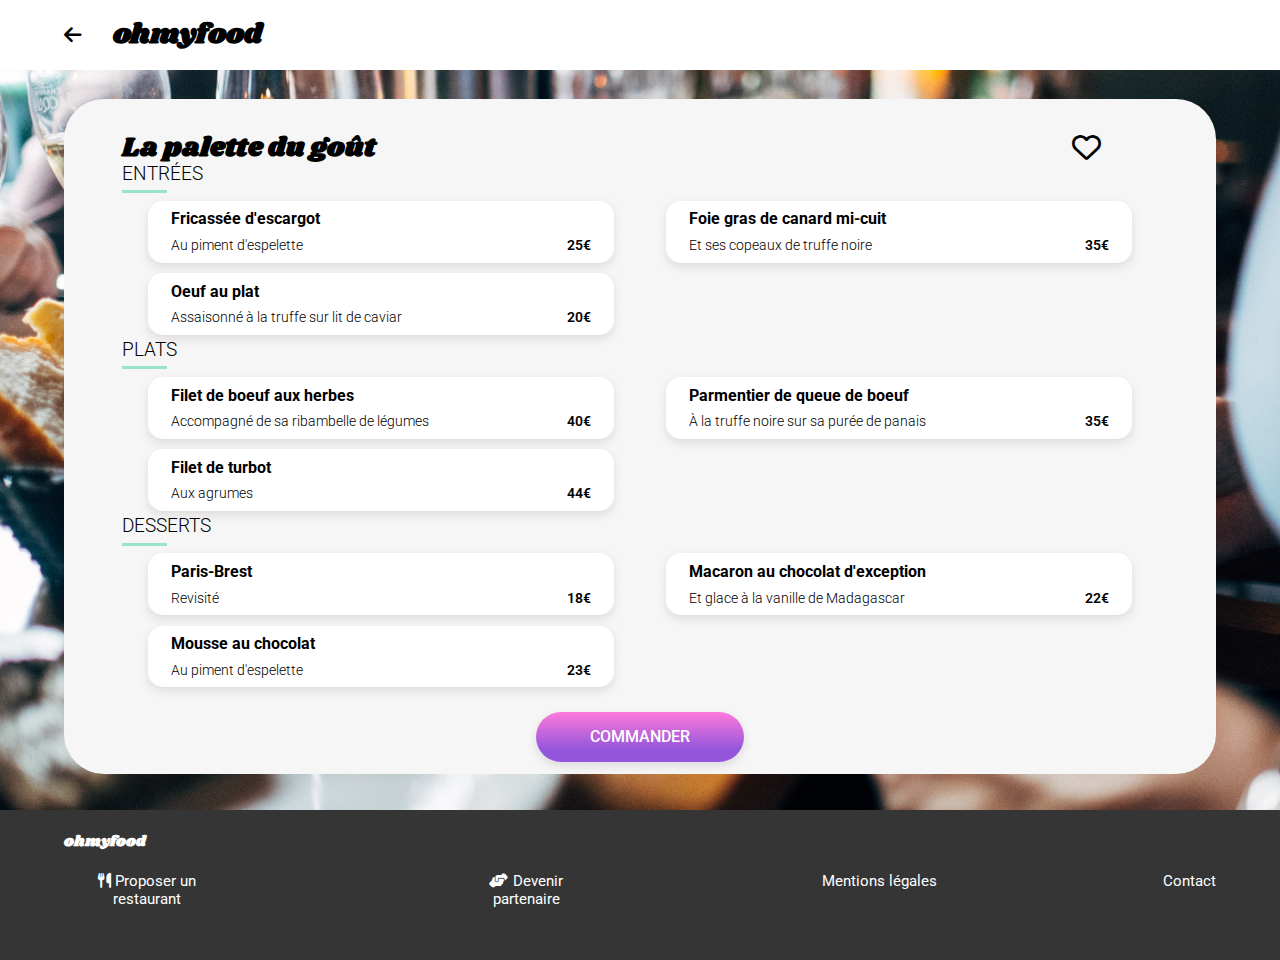
==== commit dd16a45b: "Final changes - W3C Validators OK" ====
--- a/restaurant_1.html
+++ b/restaurant_1.html
@@ -181,7 +181,7 @@
             </div>
           </div>
           <!--Bouton Commander-->
-          <input type="button" value="Commander" />
+          <button class="button">COMMANDER</button>
         </div>
       </section>
     </main>
@@ -191,18 +191,18 @@
       <div class="footer-content">
         <h3>ohmyfood</h3>
         <ul>
-          <a href="index.html"
-            ><li>
-              <i class="fa-solid fa-utensils"></i>Proposer un restaurant
-            </li></a
-          >
-          <a href="index.html"
-            ><li>
-              <i class="fa-solid fa-handshake-angle"></i>Devenir partenaire
-            </li></a
-          >
-          <a href="#"><li>Mentions légales</li></a>
-          <a href="mailto:bouthorsv@gmail.com"><li>Contact</li></a>
+          <li>
+            <a href="index.html"
+              ><i class="fa-solid fa-utensils"></i>Proposer un restaurant</a
+            >
+          </li>
+          <li>
+            <a href="index.html"
+              ><i class="fa-solid fa-handshake-angle"></i>Devenir partenaire</a
+            >
+          </li>
+          <li><a href="#">Mentions légales</a></li>
+          <li><a href="mailto:bouthorsv@gmail.com">Contact</a></li>
         </ul>
       </div>
     </footer>
--- a/stylesheets/style.css
+++ b/stylesheets/style.css
@@ -18,15 +18,18 @@
   font-size: 16px; }
 
 .restaurant-menu h2 {
+  color: #ffff;
   font-family: "Shrikhand", sans-serif;
-  font-size: 18px;
-  font-color: #ffff; }
+  font-size: 18px; }
+
+.restaurant-name h2 {
+  color: #000; }
 
 footer h3 {
   font-family: "Shrikhand", sans-serif;
   font-size: 15px; }
 
-input {
+.button {
   background: #ff79da;
   background: -webkit-linear-gradient(#ff79da 0%, #9356dc 75%);
   box-shadow: 0 4px 10px #dedbdb;
@@ -36,8 +39,11 @@
   color: #ffff;
   font-weight: 500;
   border-radius: 40px;
-  border: none; }
-  input:hover {
+  border: none;
+  text-decoration: none;
+  line-height: 50px;
+  text-align: center; }
+  .button:hover {
     opacity: 0.8;
     box-shadow: 0 4px 10px #9b9999; }
 
@@ -338,7 +344,7 @@
   display: flex;
   flex-direction: column;
   justify-content: space-between; }
-  .restaurants-section input {
+  .restaurants-section .button {
     margin: 20%; }
 
 .restaurant-menu {
@@ -390,7 +396,7 @@
   95% {
     opacity: 0.8; }
   100% {
-    transform: traslateY(0);
+    transform: translateY(0);
     opacity: 1; } }
 /* Cartes de plats + animation au survol*/
 .meal-container {
@@ -516,7 +522,7 @@
       .top-page .intro .intro-texts h2,
       .top-page .intro .intro-texts h3 {
         width: 90%; }
-      .top-page .intro .intro-texts input {
+      .top-page .intro .intro-texts .button {
         width: 240px;
         margin: 0 0 0 5%; }
   .top-page .how-to-box {
@@ -603,16 +609,17 @@
     border-radius: 40px;
     width: 90%;
     height: 75%; }
-    .restaurants-section input {
+    .restaurants-section .button {
       margin: 20px 40%;
       width: 20%; } }
     @media screen and (min-width: 767px) and (min-width: 767px) and (max-height: 700px) {
-      .restaurants-section input {
+      .restaurants-section .button {
         margin: 10px 40%; } }
 
 @media screen and (min-width: 767px) and (min-width: 767px) and (max-height: 865px) {
-  input {
-    height: 35px; } }
+  .button {
+    height: 35px;
+    line-height: 35px; } }
 @media screen and (min-width: 767px) {
   .category-container {
     display: flex;
